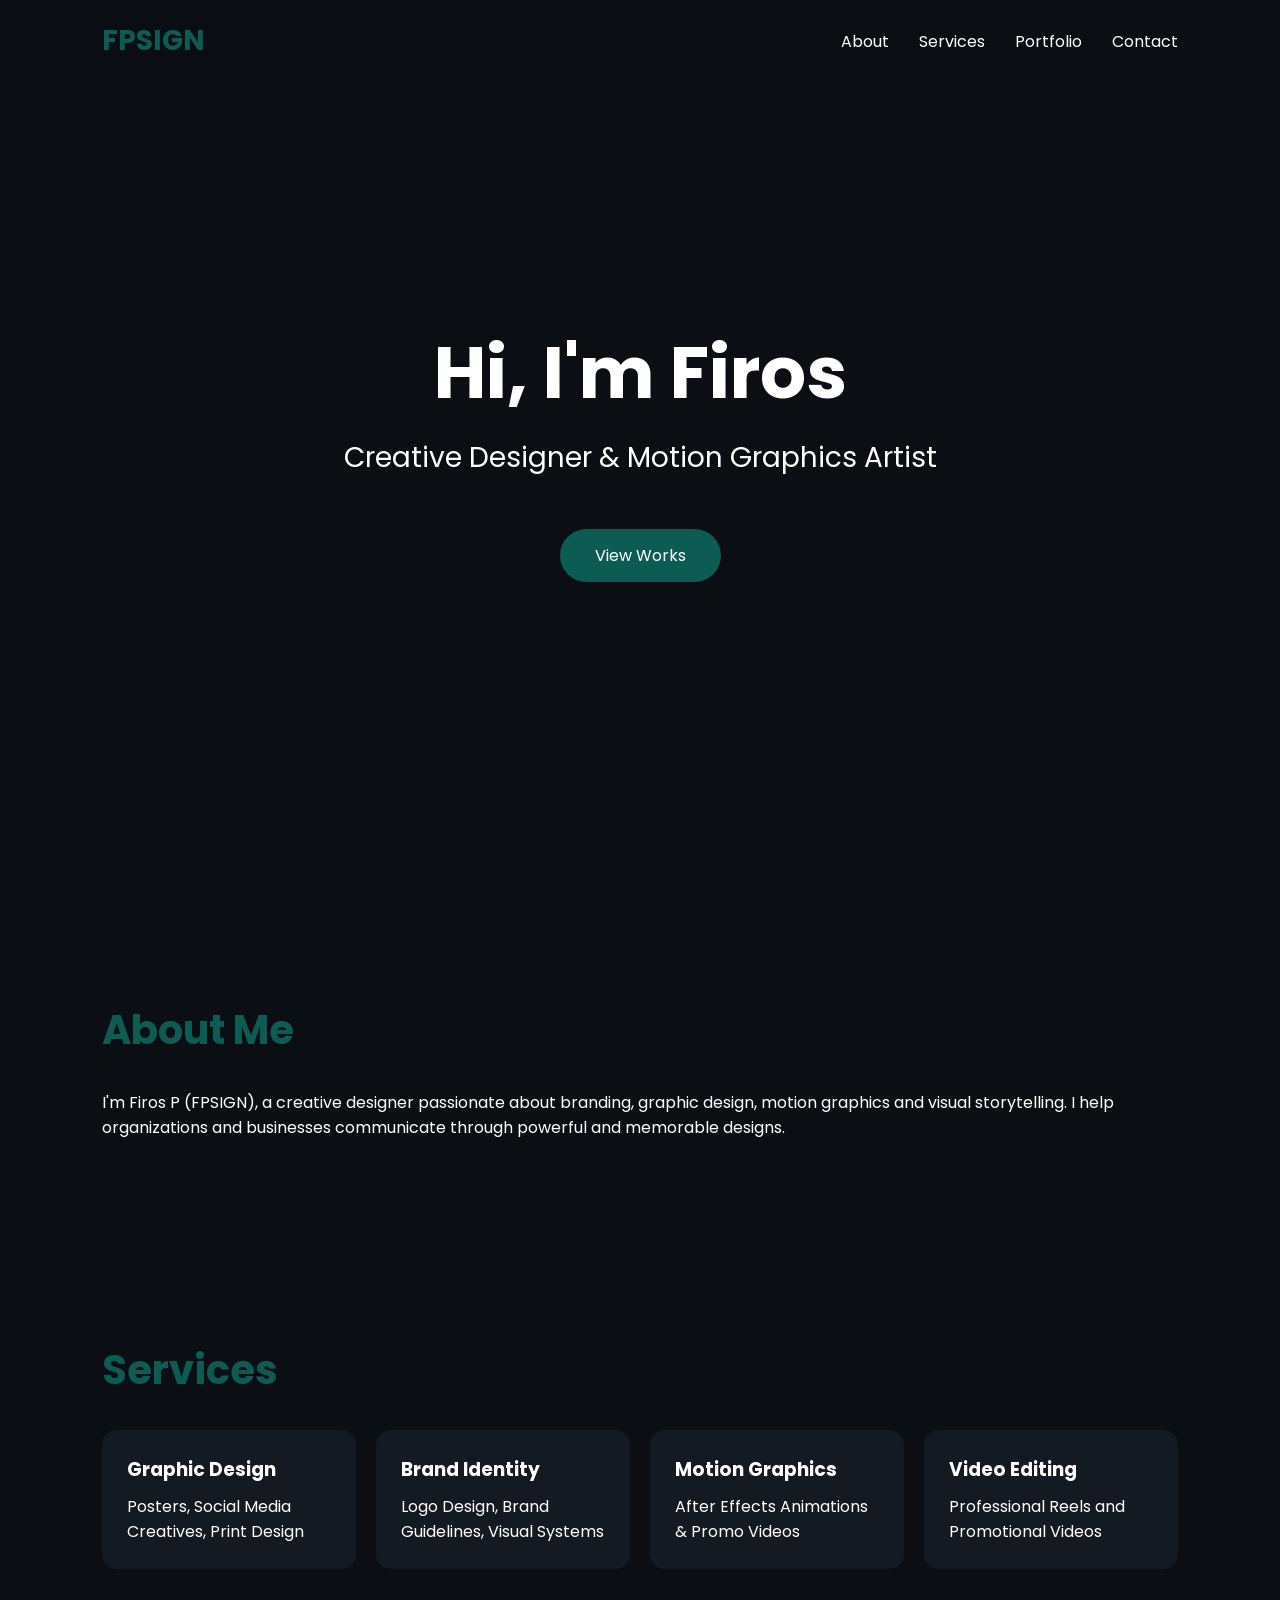
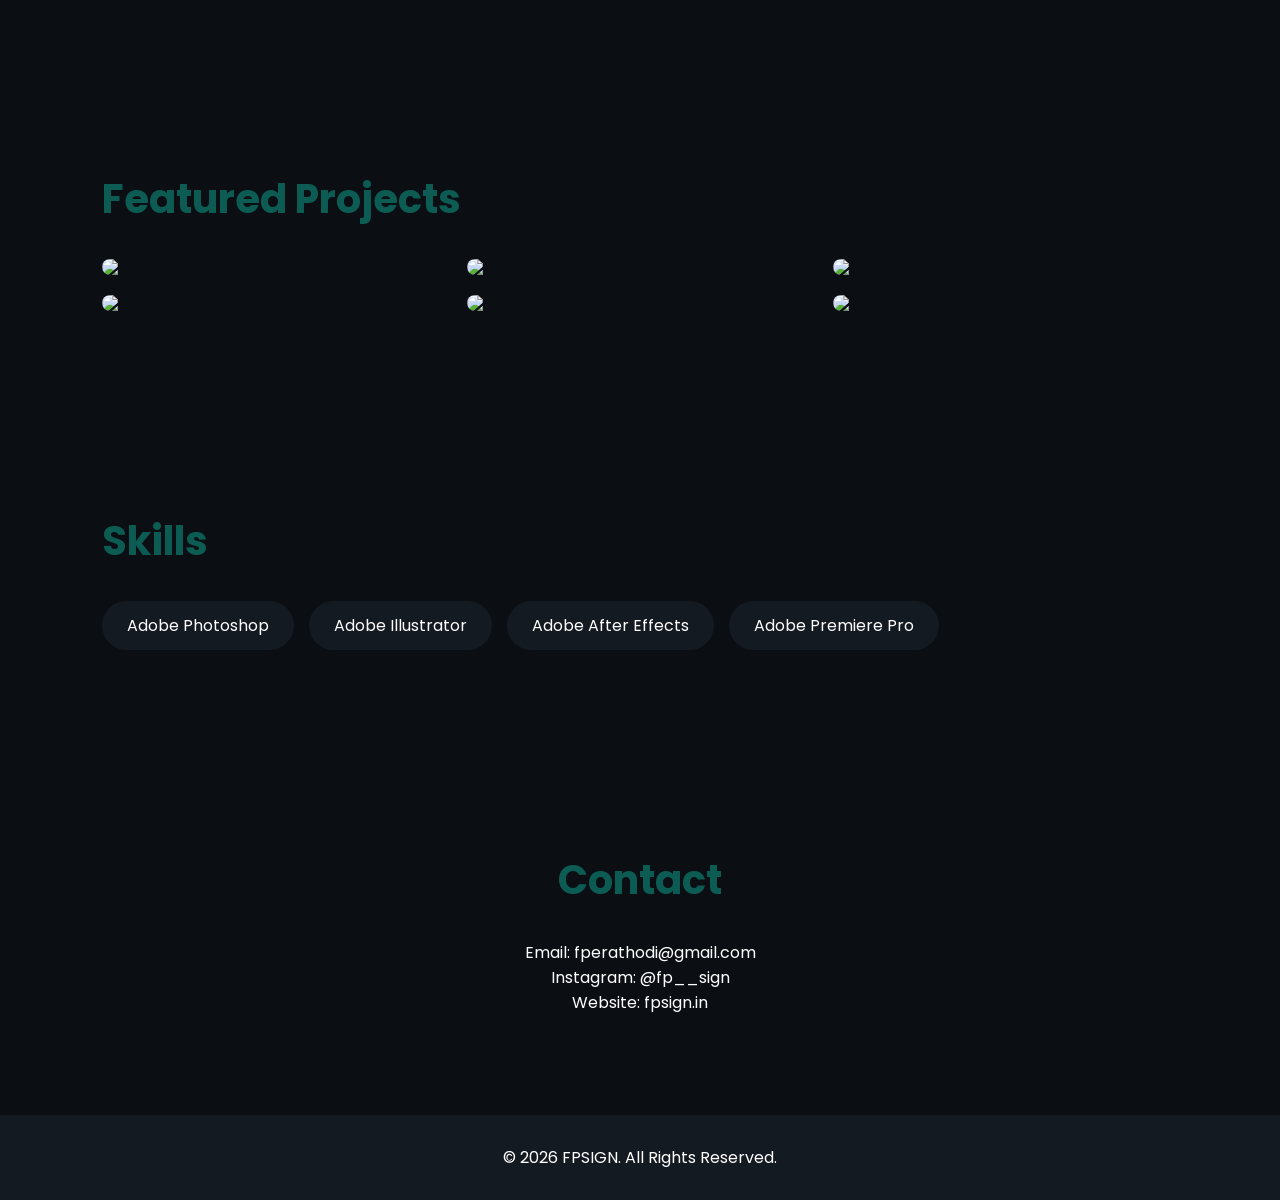
==== index.html @ 7b1fda2f "Update index.html" ====
<!DOCTYPE html>
<html lang="en">
<head>
<meta charset="UTF-8">
<meta name="viewport" content="width=device-width, initial-scale=1.0">
<title>FPSIGN | Creative Designer</title>

<link href="https://fonts.googleapis.com/css2?family=Poppins:wght@300;400;500;600;700&display=swap" rel="stylesheet">

<style>
*{
margin:0;
padding:0;
box-sizing:border-box;
font-family:'Poppins',sans-serif;
scroll-behavior:smooth;
}

body{
background:#0B0F14;
color:#fff;
}

nav{
position:fixed;
width:100%;
padding:20px 8%;
display:flex;
justify-content:space-between;
align-items:center;
background:rgba(11,15,20,.95);
backdrop-filter:blur(10px);
z-index:1000;
}

.logo{
font-size:28px;
font-weight:700;
color:#0c5c54;
}

nav ul{
display:flex;
list-style:none;
gap:30px;
}

nav a{
color:white;
text-decoration:none;
}

.hero{
min-height:100vh;
display:flex;
align-items:center;
justify-content:center;
text-align:center;
padding:120px 20px;
background:<img src="images/portfolio-intro.jpg">
}

.hero-content{
max-width:800px;
}

.hero h1{
font-size:72px;
margin-bottom:10px;
}

.hero h1 span{
color:#7ef0d0;
}

.hero h2{
font-size:28px;
font-weight:400;
margin-bottom:20px;
}

.hero p{
font-size:18px;
line-height:1.8;
color:#ddd;
}

.btn{
display:inline-block;
margin-top:30px;
padding:14px 35px;
background:#0c5c54;
color:#fff;
text-decoration:none;
border-radius:50px;
}

section{
padding:100px 8%;
}

.title{
font-size:40px;
margin-bottom:30px;
color:#0c5c54;
}

.services{
display:grid;
grid-template-columns:repeat(auto-fit,minmax(250px,1fr));
gap:20px;
}

.card{
background:#141a22;
padding:25px;
border-radius:15px;
}

.card h3{
margin-bottom:10px;
}

.portfolio{
display:grid;
grid-template-columns:repeat(auto-fit,minmax(300px,1fr));
gap:20px;
}

.portfolio img{
width:100%;
border-radius:15px;
}

.skills{
display:flex;
flex-wrap:wrap;
gap:15px;
}

.skill{
background:#141a22;
padding:12px 25px;
border-radius:50px;
}

.contact{
text-align:center;
}

footer{
background:#141a22;
padding:30px;
text-align:center;
}

@media(max-width:768px){

.hero h1{
font-size:48px;
}

.hero h2{
font-size:22px;
}

nav ul{
display:none;
}

}
</style>
</head>
<body>

<nav>
<div class="logo">FPSIGN</div>

<ul>
<li><a href="#about">About</a></li>
<li><a href="#services">Services</a></li>
<li><a href="#portfolio">Portfolio</a></li>
<li><a href="#contact">Contact</a></li>
</ul>
</nav>

<section class="hero">
   <div class="hero-content">
      <h1>Hi, I'm Firos</h1>
      <h2>Creative Designer & Motion Graphics Artist</h2>
      <a href="portfolio.html" class="btn">View Works</a>
   </div>
</section>

<section id="about">

<h2 class="title">About Me</h2>

<p>
I'm Firos P (FPSIGN), a creative designer passionate about branding,
graphic design, motion graphics and visual storytelling.
I help organizations and businesses communicate through
powerful and memorable designs.
</p>

</section>

<section id="services">

<h2 class="title">Services</h2>

<div class="services">

<div class="card">
<h3>Graphic Design</h3>
<p>Posters, Social Media Creatives, Print Design</p>
</div>

<div class="card">
<h3>Brand Identity</h3>
<p>Logo Design, Brand Guidelines, Visual Systems</p>
</div>

<div class="card">
<h3>Motion Graphics</h3>
<p>After Effects Animations & Promo Videos</p>
</div>

<div class="card">
<h3>Video Editing</h3>
<p>Professional Reels and Promotional Videos</p>
</div>

</div>

</section>

<section id="portfolio">

<h2 class="title">Featured Projects</h2>

<div class="portfolio">

<img src="images/ithqan.jpg">
<img src="images/calendar.jpg">
<img src="images/calligraphy.jpg">
<img src="images/scholarship.jpg">
<img src="images/logo-launch.jpg">
<img src="images/language-workshop.jpg">

</div>

</section>

<section>

<h2 class="title">Skills</h2>

<div class="skills">
<div class="skill">Adobe Photoshop</div>
<div class="skill">Adobe Illustrator</div>
<div class="skill">Adobe After Effects</div>
<div class="skill">Adobe Premiere Pro</div>
</div>

</section>

<section id="contact" class="contact">

<h2 class="title">Contact</h2>

<p>Email: fperathodi@gmail.com</p>
<p>Instagram: @fp__sign</p>
<p>Website: fpsign.in</p>

</section>

<footer>
© 2026 FPSIGN. All Rights Reserved.
</footer>

</body>
</html>
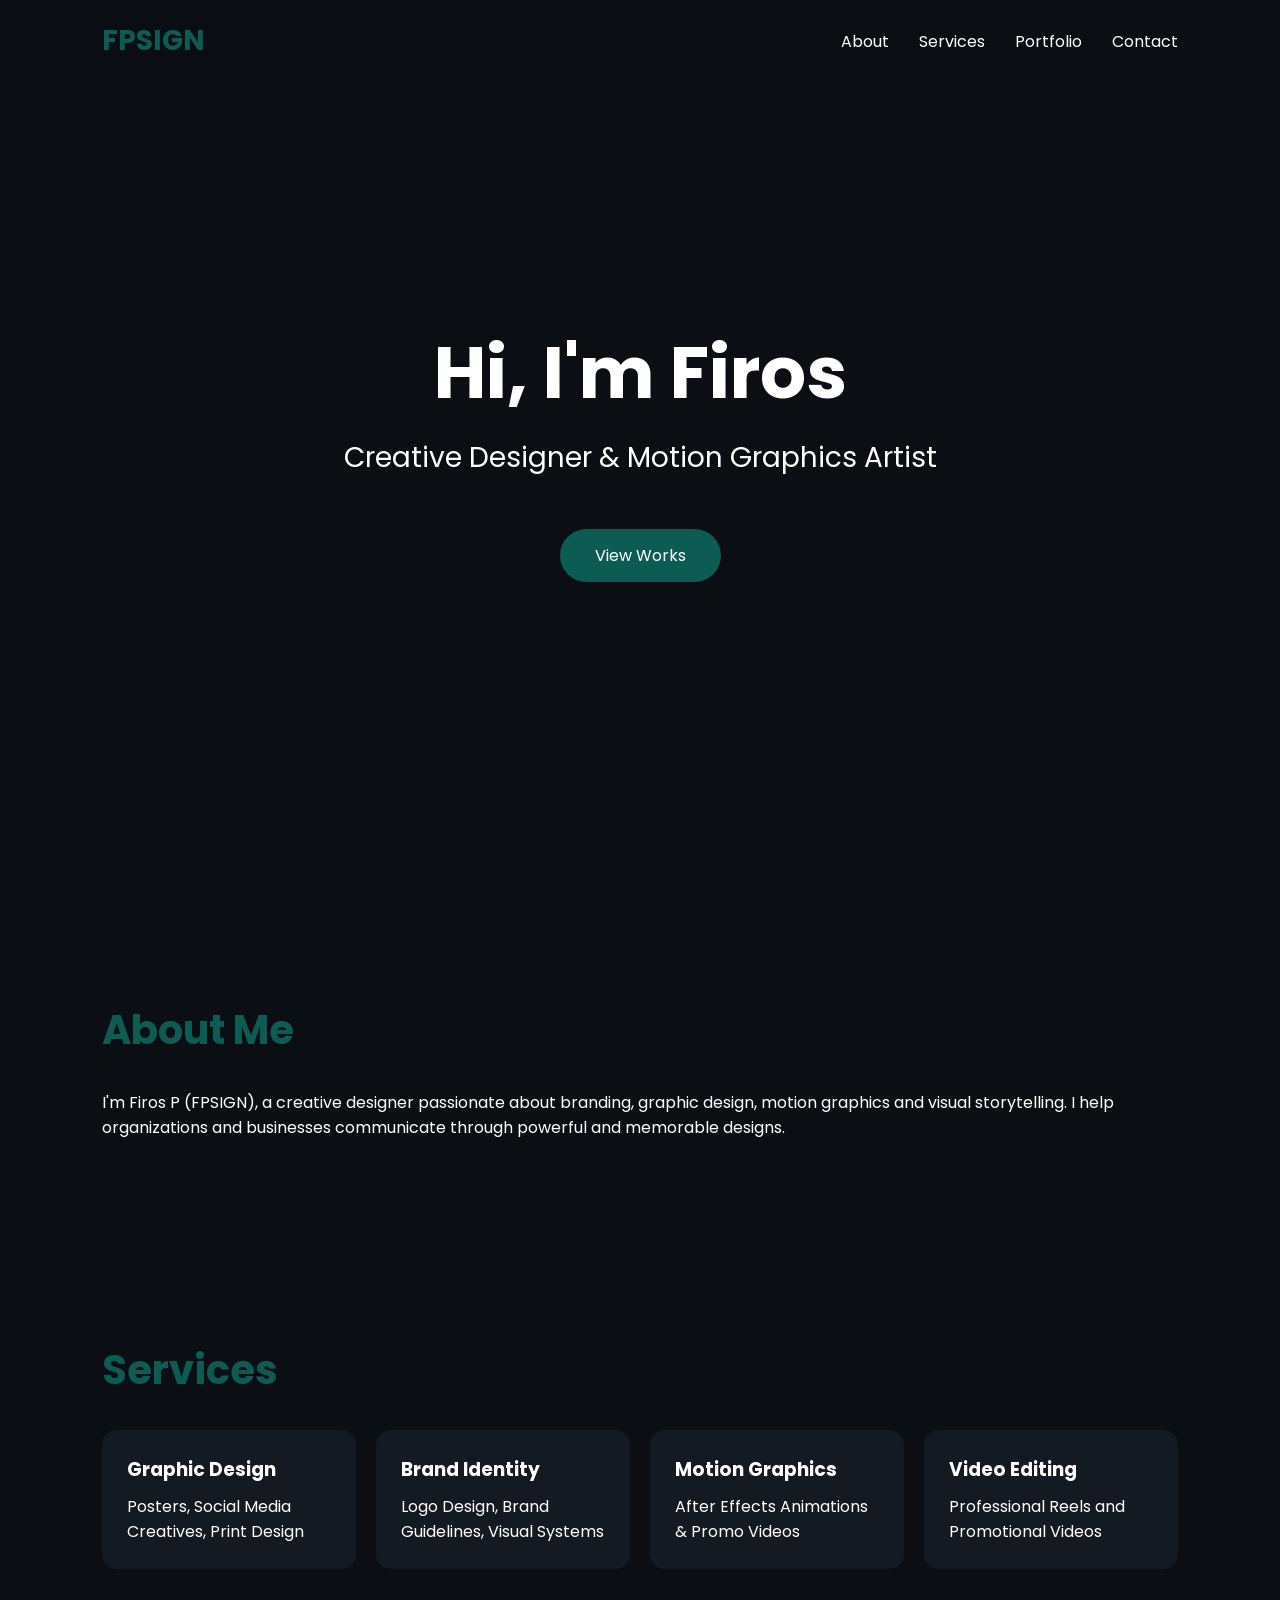
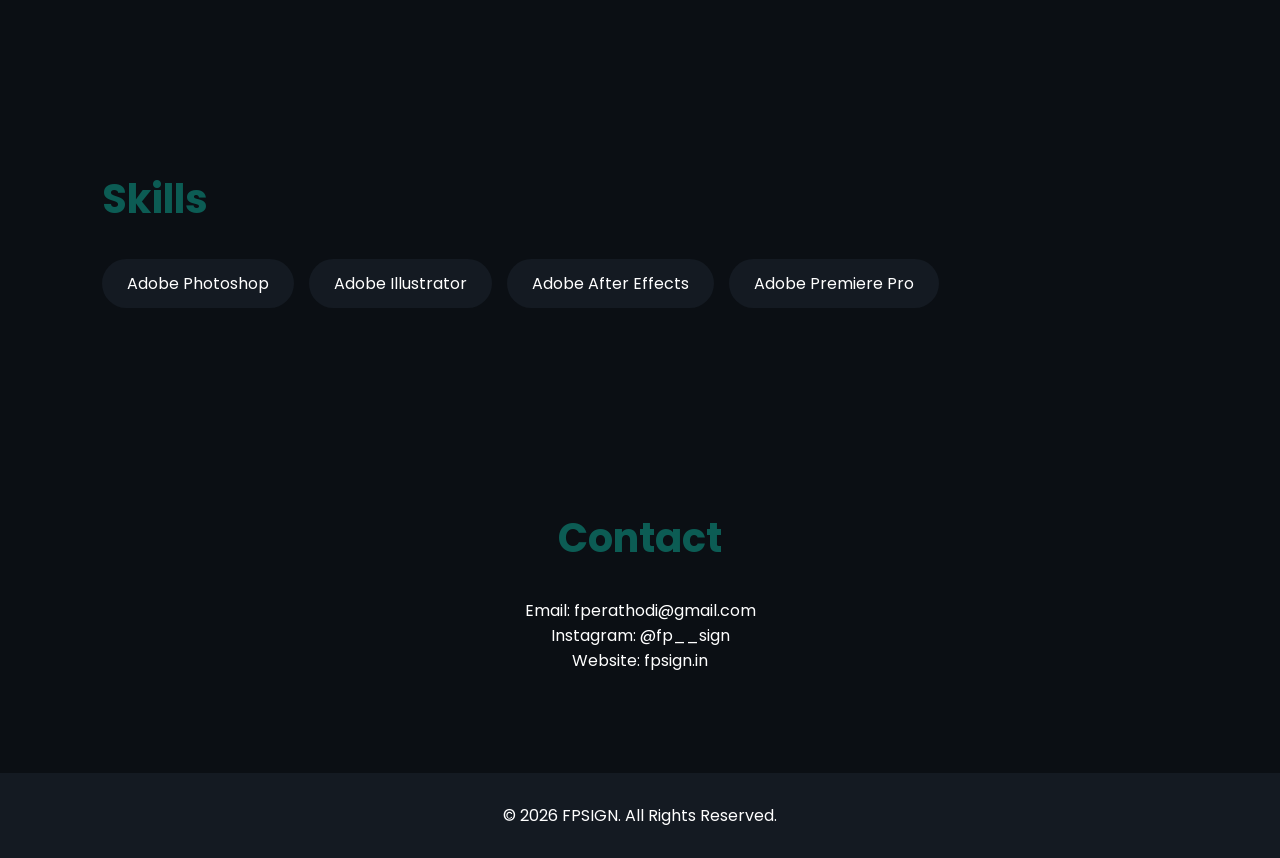
==== commit 569297b4: "Update index.html" ====
--- a/index.html
+++ b/index.html
@@ -212,41 +212,28 @@
 <div class="services">
 
 <div class="card">
-<h3>Graphic Design</h3>
-<p>Posters, Social Media Creatives, Print Design</p>
-</div>
-
-<div class="card">
-<h3>Brand Identity</h3>
-<p>Logo Design, Brand Guidelines, Visual Systems</p>
-</div>
-
-<div class="card">
-<h3>Motion Graphics</h3>
-<p>After Effects Animations & Promo Videos</p>
-</div>
-
-<div class="card">
-<h3>Video Editing</h3>
-<p>Professional Reels and Promotional Videos</p>
-</div>
-
-</div>
-
-</section>
-
-<section id="portfolio">
-
-<h2 class="title">Featured Projects</h2>
-
-<div class="portfolio">
-
-<img src="images/ithqan.jpg">
-<img src="images/calendar.jpg">
-<img src="images/calligraphy.jpg">
-<img src="images/scholarship.jpg">
-<img src="images/logo-launch.jpg">
-<img src="images/language-workshop.jpg">
+    <i class="fas fa-palette service-icon"></i>
+    <h3>Graphic Design</h3>
+    <p>Posters, Social Media Creatives, Print Design</p>
+</div>
+
+<div class="card">
+    <i class="fas fa-pen-ruler service-icon"></i>
+    <h3>Brand Identity</h3>
+    <p>Logo Design, Brand Guidelines, Visual Systems</p>
+</div>
+
+<div class="card">
+    <i class="fas fa-film service-icon"></i>
+    <h3>Motion Graphics</h3>
+    <p>After Effects Animations & Promo Videos</p>
+</div>
+
+<div class="card">
+    <i class="fas fa-video service-icon"></i>
+    <h3>Video Editing</h3>
+    <p>Professional Reels and Promotional Videos</p>
+</div>
 
 </div>
 
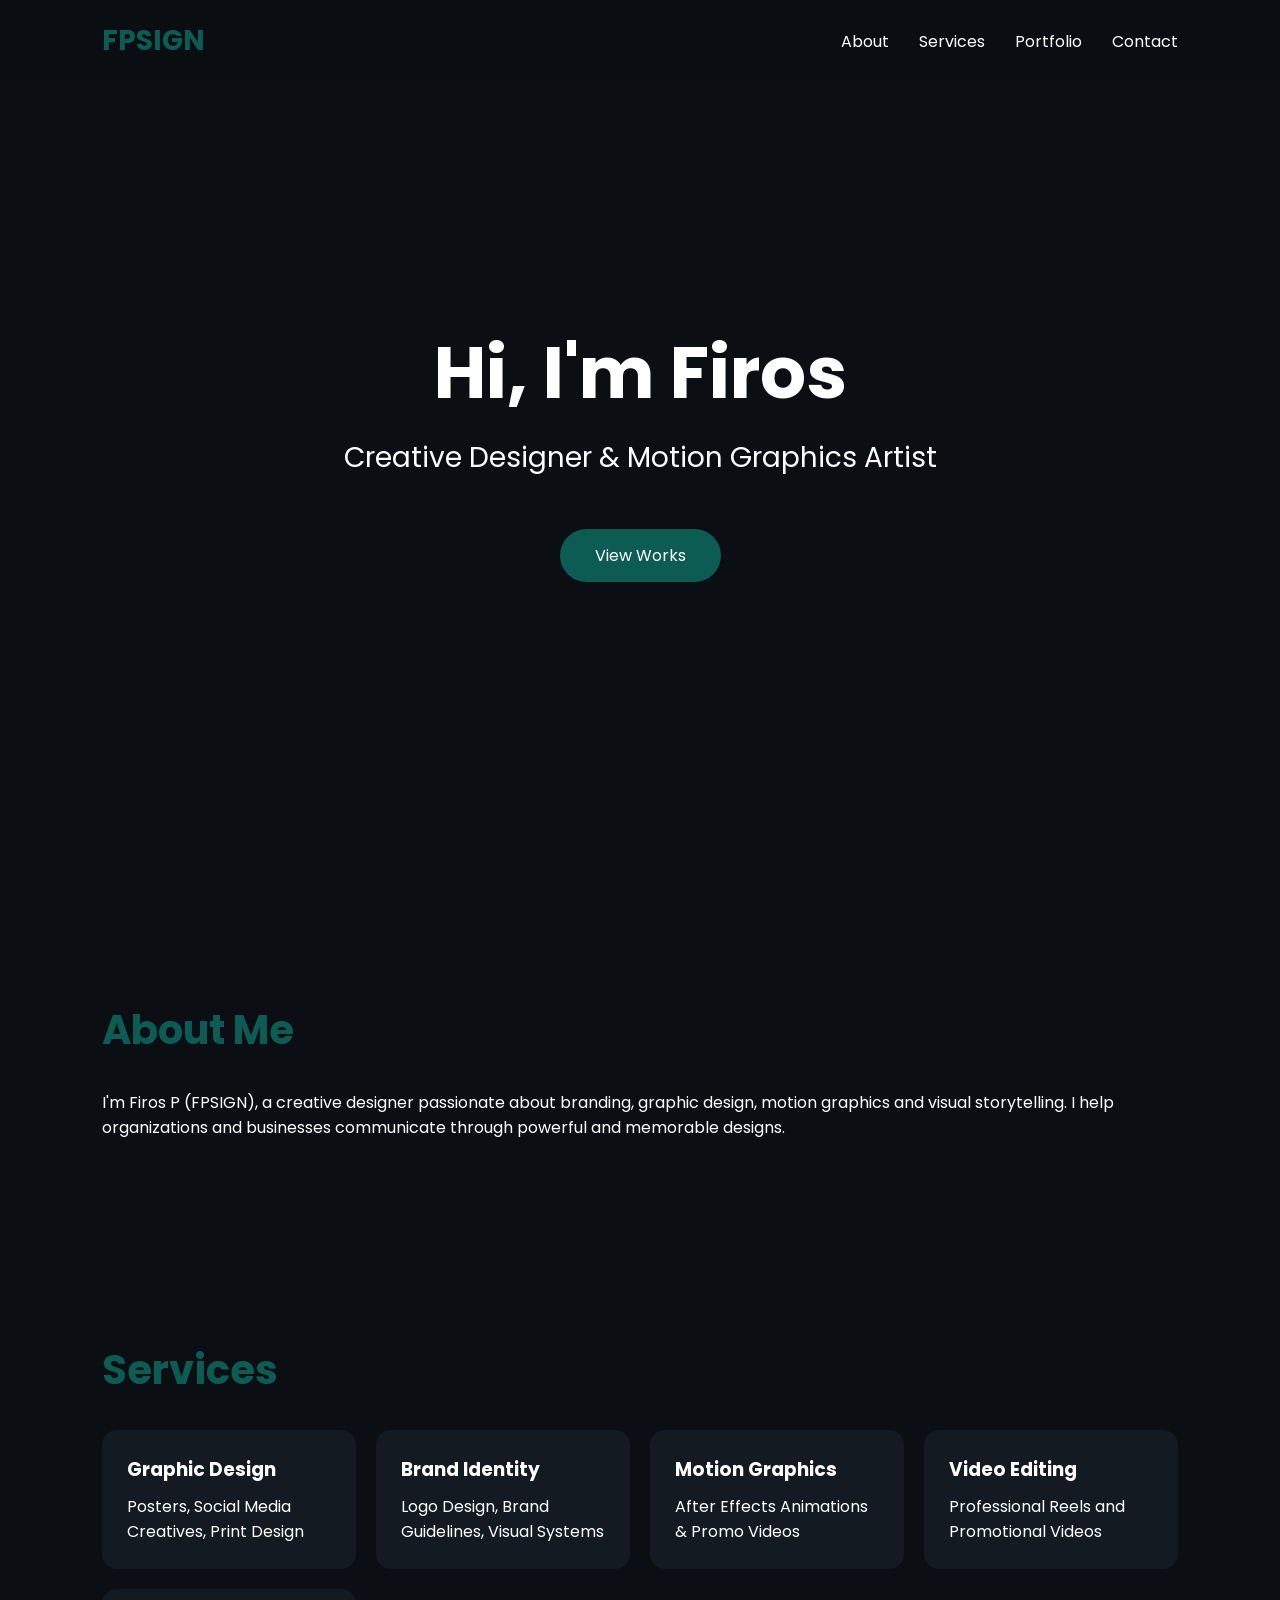
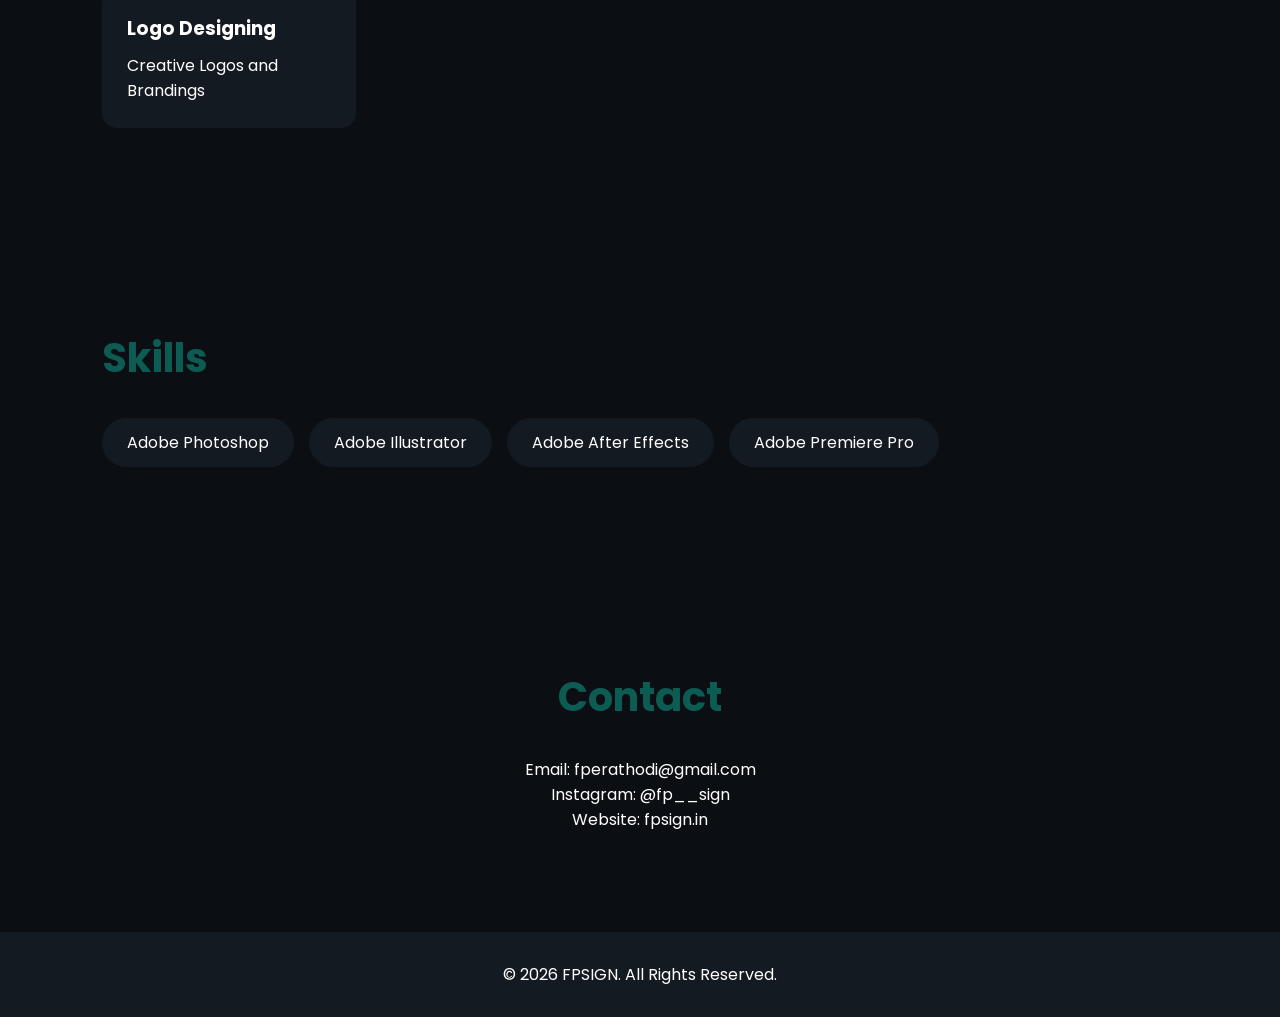
==== commit b73aaf29: "Update index.html" ====
--- a/index.html
+++ b/index.html
@@ -235,6 +235,10 @@
     <p>Professional Reels and Promotional Videos</p>
 </div>
 
+<div class="card">
+    <i class="fas fa-video service-icon"></i>
+    <h3>Logo Designing</h3>
+    <p>Creative Logos and Brandings</p>   
 </div>
 
 </section>
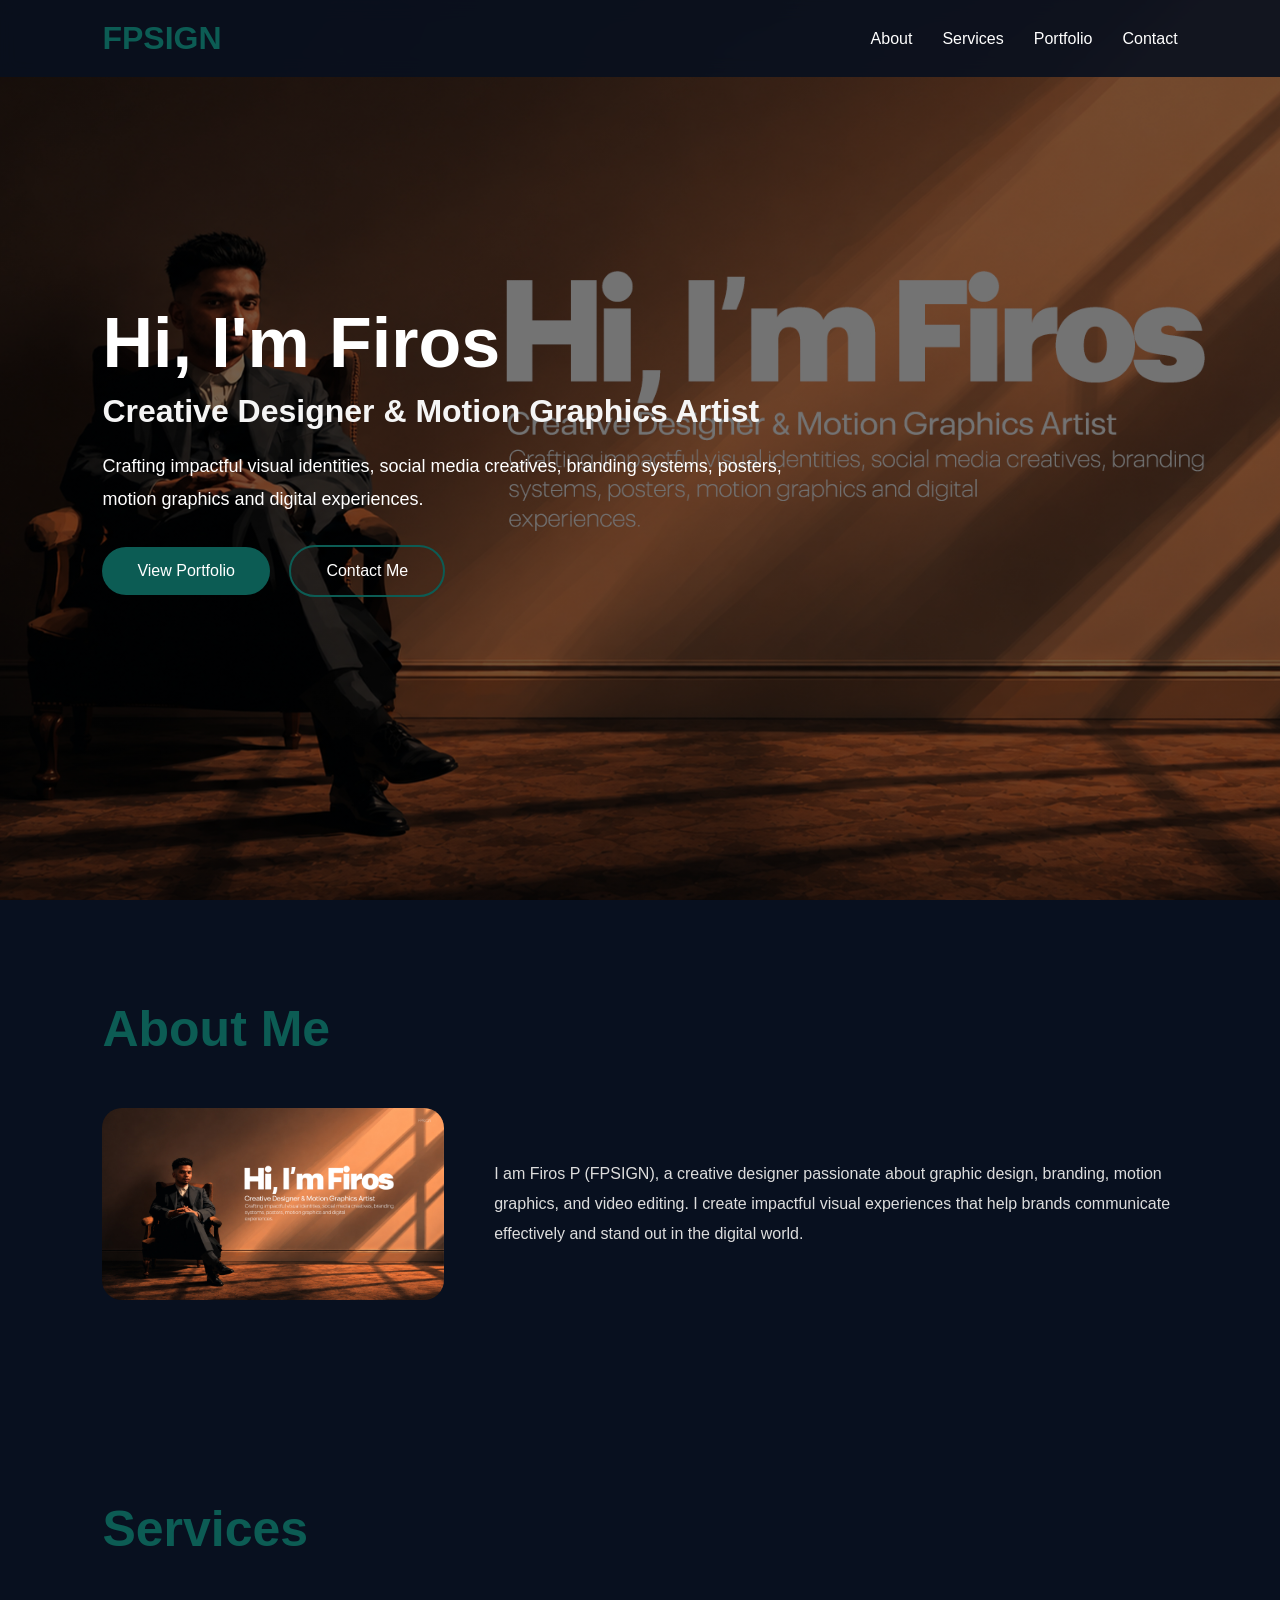
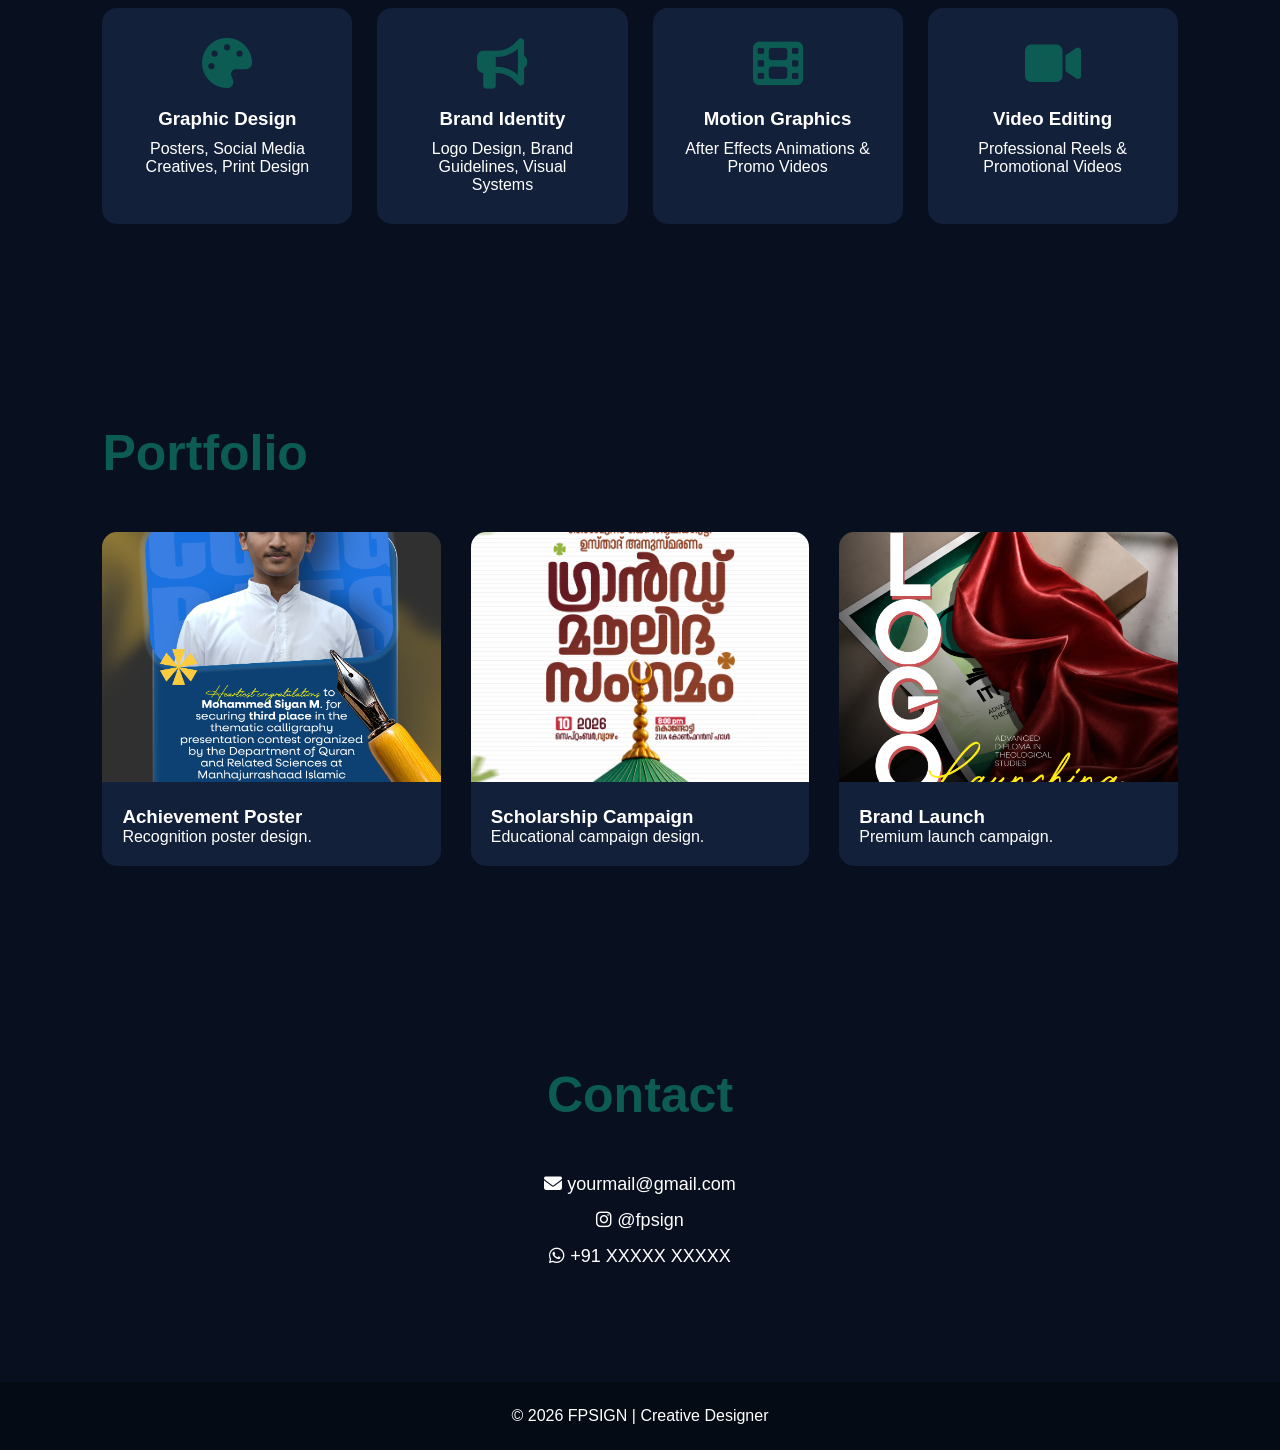
==== commit 822cd45b: "Update index.html" ====
--- a/index.html
+++ b/index.html
@@ -3,255 +3,390 @@
 <head>
 <meta charset="UTF-8">
 <meta name="viewport" content="width=device-width, initial-scale=1.0">
-<title>FPSIGN | Creative Designer</title>
-
-<link href="https://fonts.googleapis.com/css2?family=Poppins:wght@300;400;500;600;700&display=swap" rel="stylesheet">
+<title>FPSIGN | Portfolio</title>
+
+<link rel="stylesheet" href="https://cdnjs.cloudflare.com/ajax/libs/font-awesome/6.5.2/css/all.min.css">
 
 <style>
+
 *{
-margin:0;
-padding:0;
-box-sizing:border-box;
-font-family:'Poppins',sans-serif;
-scroll-behavior:smooth;
+    margin:0;
+    padding:0;
+    box-sizing:border-box;
+    font-family:'Poppins',sans-serif;
+}
+
+html{
+    scroll-behavior:smooth;
 }
 
 body{
-background:#0B0F14;
-color:#fff;
-}
+    background:#08101f;
+    color:white;
+}
+
+/* Navbar */
 
 nav{
-position:fixed;
-width:100%;
-padding:20px 8%;
-display:flex;
-justify-content:space-between;
-align-items:center;
-background:rgba(11,15,20,.95);
-backdrop-filter:blur(10px);
-z-index:1000;
+    position:fixed;
+    width:100%;
+    top:0;
+    left:0;
+    background:rgba(8,16,31,.9);
+    backdrop-filter:blur(10px);
+    padding:20px 8%;
+    display:flex;
+    justify-content:space-between;
+    align-items:center;
+    z-index:999;
 }
 
 .logo{
-font-size:28px;
-font-weight:700;
-color:#0c5c54;
+    font-size:32px;
+    font-weight:700;
+    color:#0c5c54;
 }
 
 nav ul{
-display:flex;
-list-style:none;
-gap:30px;
+    display:flex;
+    gap:30px;
+    list-style:none;
 }
 
 nav a{
-color:white;
-text-decoration:none;
-}
+    color:white;
+    text-decoration:none;
+    transition:.3s;
+}
+
+nav a:hover{
+    color:#0c5c54;
+}
+
+/* Hero Section */
 
 .hero{
-min-height:100vh;
-display:flex;
-align-items:center;
-justify-content:center;
-text-align:center;
-padding:120px 20px;
-background:<img src="images/portfolio-intro.jpg">
+    height:100vh;
+
+    background:
+    linear-gradient(rgba(0,0,0,.55),rgba(0,0,0,.55)),
+    url("images/portfolio intro.jpg");
+
+    background-size:cover;
+    background-position:center;
+    background-repeat:no-repeat;
+
+    display:flex;
+    align-items:center;
+    padding-left:8%;
 }
 
 .hero-content{
-max-width:800px;
+    max-width:700px;
 }
 
 .hero h1{
-font-size:72px;
-margin-bottom:10px;
-}
-
-.hero h1 span{
-color:#7ef0d0;
+    font-size:70px;
+    margin-bottom:10px;
 }
 
 .hero h2{
-font-size:28px;
-font-weight:400;
-margin-bottom:20px;
+    font-size:32px;
+    margin-bottom:20px;
+    color:#f5f5f5;
 }
 
 .hero p{
-font-size:18px;
-line-height:1.8;
-color:#ddd;
+    font-size:18px;
+    line-height:1.8;
+    margin-bottom:30px;
 }
 
 .btn{
-display:inline-block;
-margin-top:30px;
-padding:14px 35px;
-background:#0c5c54;
-color:#fff;
-text-decoration:none;
-border-radius:50px;
-}
+    display:inline-block;
+    padding:15px 35px;
+    background:#0c5c54;
+    color:white;
+    text-decoration:none;
+    border-radius:40px;
+    margin-right:15px;
+    transition:.3s;
+}
+
+.btn:hover{
+    background:#128174;
+}
+
+.btn-outline{
+    border:2px solid #0c5c54;
+    color:white;
+    background:transparent;
+}
+
+.btn-outline:hover{
+    background:#0c5c54;
+}
+
+/* Sections */
 
 section{
-padding:100px 8%;
+    padding:100px 8%;
 }
 
 .title{
-font-size:40px;
-margin-bottom:30px;
-color:#0c5c54;
-}
-
-.services{
-display:grid;
-grid-template-columns:repeat(auto-fit,minmax(250px,1fr));
-gap:20px;
+    font-size:50px;
+    margin-bottom:50px;
+    color:#0c5c54;
+}
+
+/* About */
+
+.about{
+    display:grid;
+    grid-template-columns:1fr 2fr;
+    gap:50px;
+    align-items:center;
+}
+
+.about img{
+    width:100%;
+    border-radius:20px;
+}
+
+.about p{
+    line-height:1.9;
+    color:#ddd;
+}
+
+/* Services */
+
+.services-grid{
+    display:grid;
+    grid-template-columns:repeat(auto-fit,minmax(250px,1fr));
+    gap:25px;
 }
 
 .card{
-background:#141a22;
-padding:25px;
-border-radius:15px;
+    background:#13203a;
+    padding:30px;
+    border-radius:15px;
+    text-align:center;
+    transition:.3s;
+}
+
+.card:hover{
+    transform:translateY(-8px);
+}
+
+.service-icon{
+    font-size:50px;
+    color:#0c5c54;
+    margin-bottom:20px;
 }
 
 .card h3{
-margin-bottom:10px;
-}
-
-.portfolio{
-display:grid;
-grid-template-columns:repeat(auto-fit,minmax(300px,1fr));
-gap:20px;
-}
-
-.portfolio img{
-width:100%;
-border-radius:15px;
-}
-
-.skills{
-display:flex;
-flex-wrap:wrap;
-gap:15px;
-}
-
-.skill{
-background:#141a22;
-padding:12px 25px;
-border-radius:50px;
-}
+    margin-bottom:10px;
+}
+
+/* Portfolio */
+
+.portfolio-grid{
+    display:grid;
+    grid-template-columns:repeat(auto-fit,minmax(300px,1fr));
+    gap:30px;
+}
+
+.project{
+    background:#13203a;
+    border-radius:15px;
+    overflow:hidden;
+}
+
+.project img{
+    width:100%;
+    height:250px;
+    object-fit:cover;
+}
+
+.project-content{
+    padding:20px;
+}
+
+/* Contact */
 
 .contact{
-text-align:center;
-}
+    text-align:center;
+}
+
+.contact p{
+    margin:15px 0;
+    font-size:18px;
+}
+
+/* Footer */
 
 footer{
-background:#141a22;
-padding:30px;
-text-align:center;
-}
+    text-align:center;
+    padding:25px;
+    background:#050b15;
+}
+
+/* Mobile */
 
 @media(max-width:768px){
 
+.hero{
+    text-align:center;
+    justify-content:center;
+    padding:20px;
+}
+
 .hero h1{
-font-size:48px;
+    font-size:45px;
 }
 
 .hero h2{
-font-size:22px;
+    font-size:22px;
+}
+
+.about{
+    grid-template-columns:1fr;
 }
 
 nav ul{
-display:none;
-}
-
-}
+    display:none;
+}
+
+}
+
 </style>
 </head>
+
 <body>
 
 <nav>
-<div class="logo">FPSIGN</div>
-
-<ul>
-<li><a href="#about">About</a></li>
-<li><a href="#services">Services</a></li>
-<li><a href="#portfolio">Portfolio</a></li>
-<li><a href="#contact">Contact</a></li>
-</ul>
+    <div class="logo">FPSIGN</div>
+
+    <ul>
+        <li><a href="#about">About</a></li>
+        <li><a href="#services">Services</a></li>
+        <li><a href="#portfolio">Portfolio</a></li>
+        <li><a href="#contact">Contact</a></li>
+    </ul>
 </nav>
 
 <section class="hero">
-   <div class="hero-content">
-      <h1>Hi, I'm Firos</h1>
-      <h2>Creative Designer & Motion Graphics Artist</h2>
-      <a href="portfolio.html" class="btn">View Works</a>
-   </div>
+
+<div class="hero-content">
+
+<h1>Hi, I'm Firos</h1>
+
+<h2>Creative Designer & Motion Graphics Artist</h2>
+
+<p>
+Crafting impactful visual identities,
+social media creatives,
+branding systems,
+posters,
+motion graphics and digital experiences.
+</p>
+
+<a href="portfolio.html" class="btn">
+View Portfolio
+</a>
+
+<a href="#contact" class="btn btn-outline">
+Contact Me
+</a>
+
+</div>
+
 </section>
 
 <section id="about">
 
 <h2 class="title">About Me</h2>
 
+<div class="about">
+
+<img src="images/portfolio intro.jpg">
+
+<div>
+
 <p>
-I'm Firos P (FPSIGN), a creative designer passionate about branding,
-graphic design, motion graphics and visual storytelling.
-I help organizations and businesses communicate through
-powerful and memorable designs.
+I am Firos P (FPSIGN), a creative designer passionate about graphic design, branding, motion graphics, and video editing. I create impactful visual experiences that help brands communicate effectively and stand out in the digital world.
 </p>
 
+</div>
+
+</div>
+
 </section>
 
 <section id="services">
 
 <h2 class="title">Services</h2>
 
-<div class="services">
+<div class="services-grid">
 
 <div class="card">
-    <i class="fas fa-palette service-icon"></i>
-    <h3>Graphic Design</h3>
-    <p>Posters, Social Media Creatives, Print Design</p>
+<i class="fas fa-palette service-icon"></i>
+<h3>Graphic Design</h3>
+<p>Posters, Social Media Creatives, Print Design</p>
 </div>
 
 <div class="card">
-    <i class="fas fa-pen-ruler service-icon"></i>
-    <h3>Brand Identity</h3>
-    <p>Logo Design, Brand Guidelines, Visual Systems</p>
+<i class="fas fa-bullhorn service-icon"></i>
+<h3>Brand Identity</h3>
+<p>Logo Design, Brand Guidelines, Visual Systems</p>
 </div>
 
 <div class="card">
-    <i class="fas fa-film service-icon"></i>
-    <h3>Motion Graphics</h3>
-    <p>After Effects Animations & Promo Videos</p>
+<i class="fas fa-film service-icon"></i>
+<h3>Motion Graphics</h3>
+<p>After Effects Animations & Promo Videos</p>
 </div>
 
 <div class="card">
-    <i class="fas fa-video service-icon"></i>
-    <h3>Video Editing</h3>
-    <p>Professional Reels and Promotional Videos</p>
-</div>
-
-<div class="card">
-    <i class="fas fa-video service-icon"></i>
-    <h3>Logo Designing</h3>
-    <p>Creative Logos and Brandings</p>   
+<i class="fas fa-video service-icon"></i>
+<h3>Video Editing</h3>
+<p>Professional Reels & Promotional Videos</p>
+</div>
+
 </div>
 
 </section>
 
-<section>
-
-<h2 class="title">Skills</h2>
-
-<div class="skills">
-<div class="skill">Adobe Photoshop</div>
-<div class="skill">Adobe Illustrator</div>
-<div class="skill">Adobe After Effects</div>
-<div class="skill">Adobe Premiere Pro</div>
+<section id="portfolio">
+
+<h2 class="title">Portfolio</h2>
+
+<div class="portfolio-grid">
+
+<div class="project">
+<img src="images/siyam congts.jpg">
+<div class="project-content">
+<h3>Achievement Poster</h3>
+<p>Recognition poster design.</p>
+</div>
+</div>
+
+<div class="project">
+<img src="images/zulfa moulid.jpg">
+<div class="project-content">
+<h3>Scholarship Campaign</h3>
+<p>Educational campaign design.</p>
+</div>
+</div>
+
+<div class="project">
+<img src="images/ithqan logo launching.jpg">
+<div class="project-content">
+<h3>Brand Launch</h3>
+<p>Premium launch campaign.</p>
+</div>
+</div>
+
 </div>
 
 </section>
@@ -260,14 +395,16 @@
 
 <h2 class="title">Contact</h2>
 
-<p>Email: fperathodi@gmail.com</p>
-<p>Instagram: @fp__sign</p>
-<p>Website: fpsign.in</p>
+<p><i class="fas fa-envelope"></i> yourmail@gmail.com</p>
+
+<p><i class="fab fa-instagram"></i> @fpsign</p>
+
+<p><i class="fab fa-whatsapp"></i> +91 XXXXX XXXXX</p>
 
 </section>
 
 <footer>
-© 2026 FPSIGN. All Rights Reserved.
+© 2026 FPSIGN | Creative Designer
 </footer>
 
 </body>
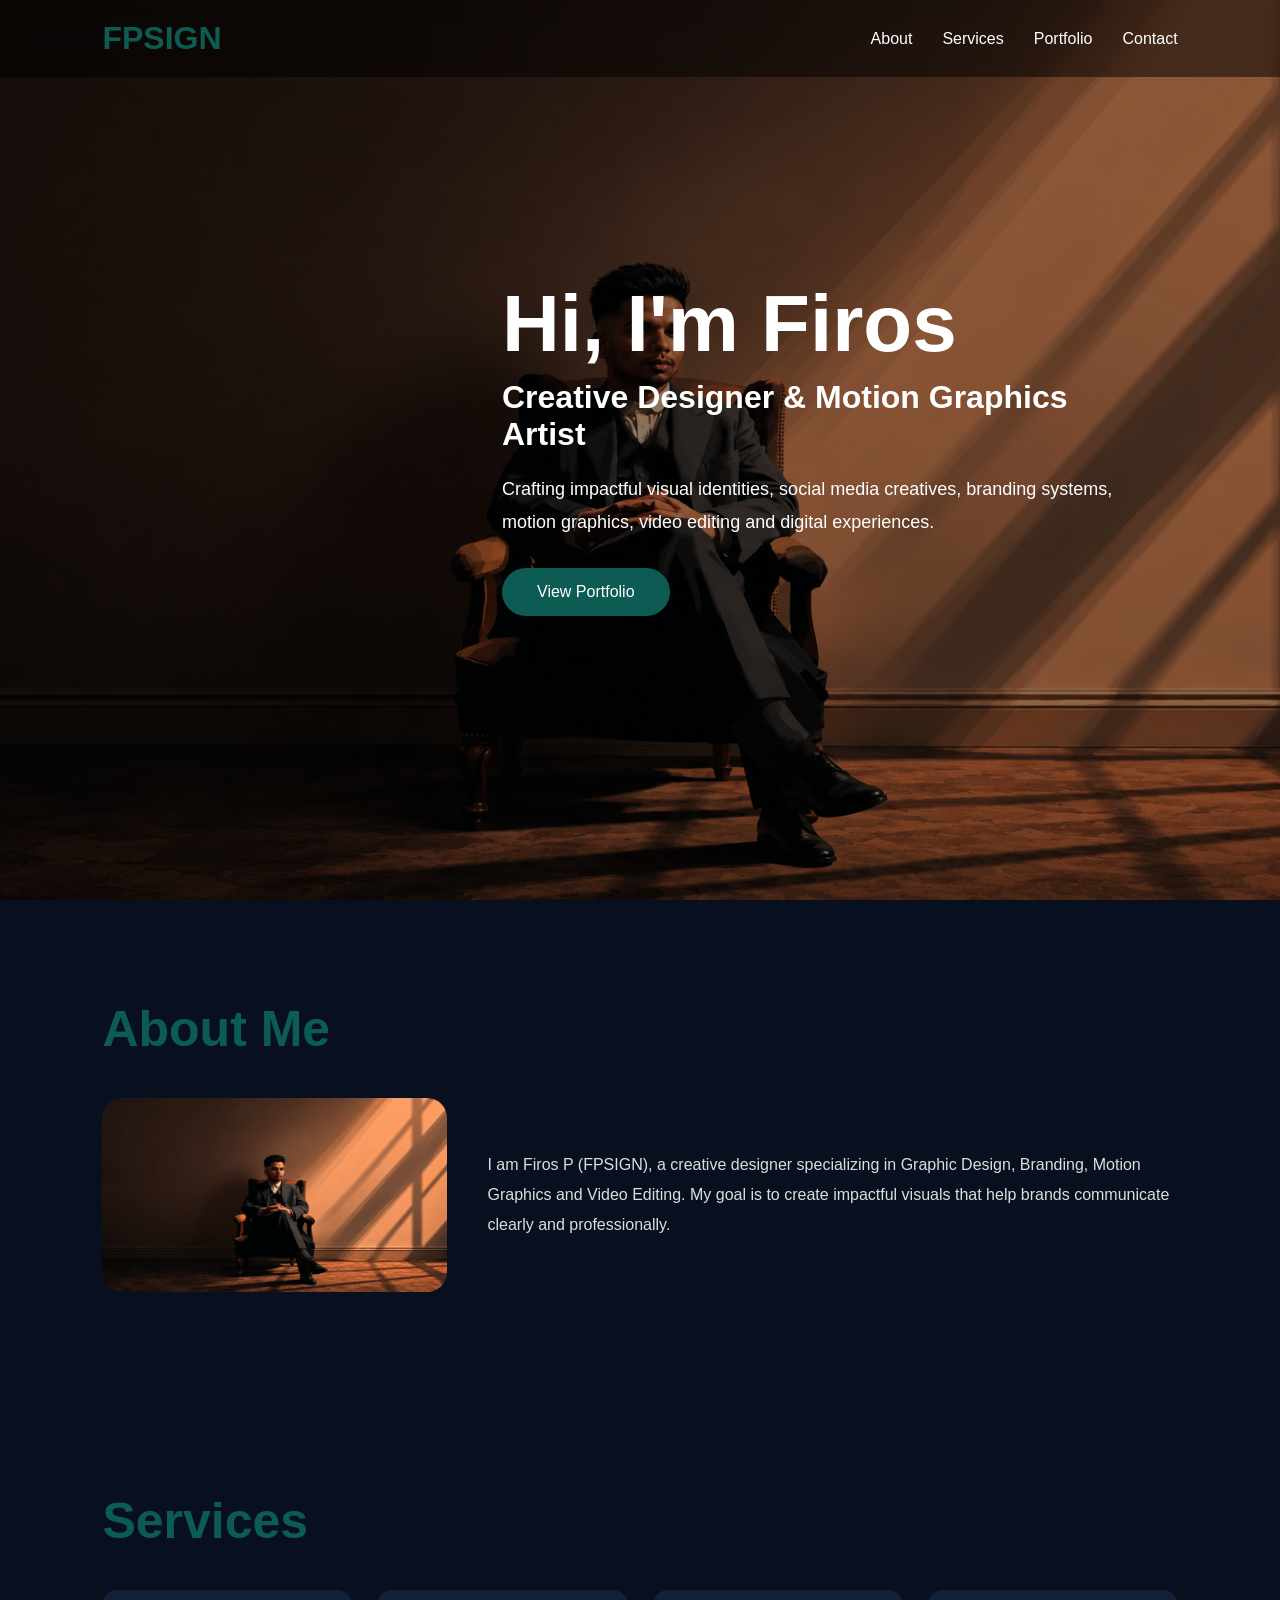
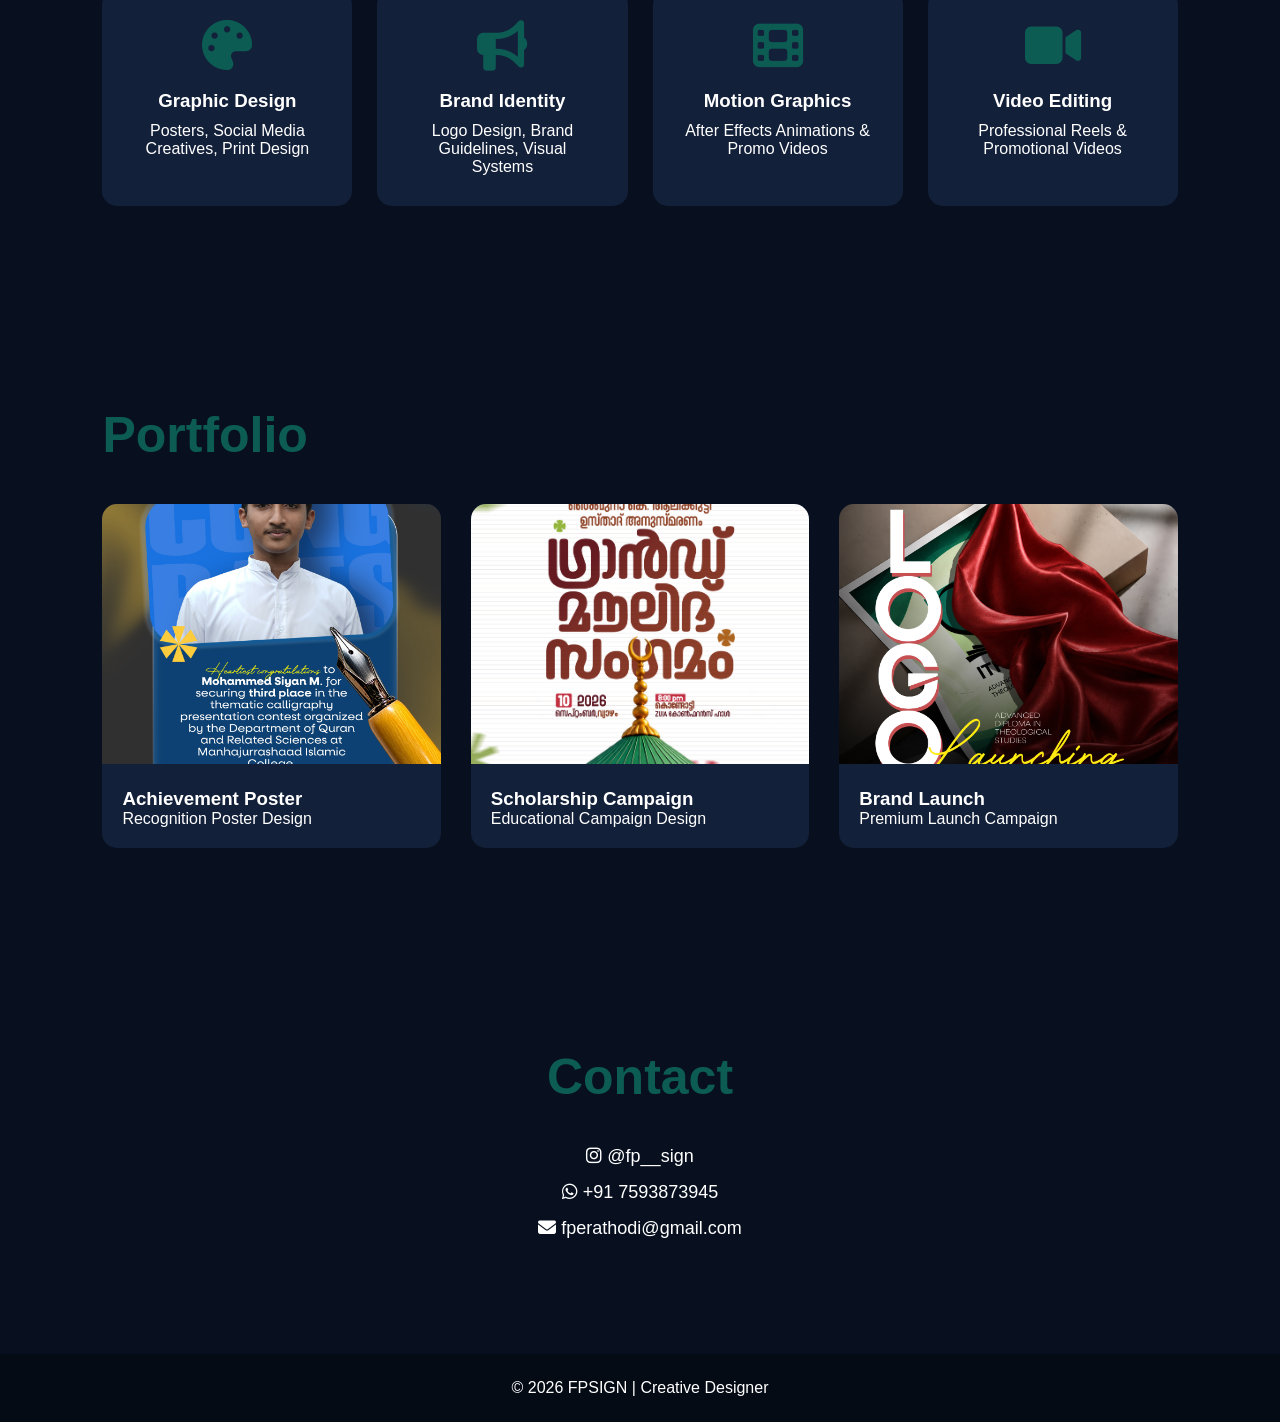
==== commit 8134a031: "Update index.html" ====
--- a/index.html
+++ b/index.html
@@ -3,7 +3,7 @@
 <head>
 <meta charset="UTF-8">
 <meta name="viewport" content="width=device-width, initial-scale=1.0">
-<title>FPSIGN | Portfolio</title>
+<title>FPSIGN | Creative Designer</title>
 
 <link rel="stylesheet" href="https://cdnjs.cloudflare.com/ajax/libs/font-awesome/6.5.2/css/all.min.css">
 
@@ -22,23 +22,22 @@
 
 body{
     background:#08101f;
-    color:white;
+    color:#fff;
 }
 
 /* Navbar */
 
 nav{
     position:fixed;
+    top:0;
     width:100%;
-    top:0;
-    left:0;
-    background:rgba(8,16,31,.9);
+    padding:20px 8%;
+    background:rgba(0,0,0,.5);
     backdrop-filter:blur(10px);
-    padding:20px 8%;
     display:flex;
     justify-content:space-between;
     align-items:center;
-    z-index:999;
+    z-index:1000;
 }
 
 .logo{
@@ -49,51 +48,49 @@
 
 nav ul{
     display:flex;
+    list-style:none;
     gap:30px;
-    list-style:none;
-}
-
-nav a{
-    color:white;
+}
+
+nav ul li a{
     text-decoration:none;
-    transition:.3s;
-}
-
-nav a:hover{
-    color:#0c5c54;
-}
-
-/* Hero Section */
+    color:#fff;
+    font-weight:500;
+}
+
+/* HERO */
 
 .hero{
     height:100vh;
 
     background:
-    linear-gradient(rgba(0,0,0,.55),rgba(0,0,0,.55)),
-    url("images/portfolio intro.jpg");
+    linear-gradient(rgba(0,0,0,.45),rgba(0,0,0,.45)),
+    url("images/portfolio-intro.png");
 
     background-size:cover;
     background-position:center;
     background-repeat:no-repeat;
 
     display:flex;
+    justify-content:flex-end;
     align-items:center;
-    padding-left:8%;
+
+    padding-right:10%;
 }
 
 .hero-content{
-    max-width:700px;
+    max-width:650px;
 }
 
 .hero h1{
-    font-size:70px;
-    margin-bottom:10px;
+    font-size:80px;
+    line-height:1;
+    margin-bottom:15px;
 }
 
 .hero h2{
     font-size:32px;
     margin-bottom:20px;
-    color:#f5f5f5;
 }
 
 .hero p{
@@ -104,30 +101,19 @@
 
 .btn{
     display:inline-block;
-    padding:15px 35px;
     background:#0c5c54;
     color:white;
     text-decoration:none;
-    border-radius:40px;
-    margin-right:15px;
+    padding:15px 35px;
+    border-radius:50px;
     transition:.3s;
 }
 
 .btn:hover{
-    background:#128174;
-}
-
-.btn-outline{
-    border:2px solid #0c5c54;
-    color:white;
-    background:transparent;
-}
-
-.btn-outline:hover{
-    background:#0c5c54;
-}
-
-/* Sections */
+    background:#149485;
+}
+
+/* SECTION */
 
 section{
     padding:100px 8%;
@@ -135,30 +121,30 @@
 
 .title{
     font-size:50px;
-    margin-bottom:50px;
     color:#0c5c54;
-}
-
-/* About */
-
-.about{
+    margin-bottom:40px;
+}
+
+/* ABOUT */
+
+.about-box{
     display:grid;
     grid-template-columns:1fr 2fr;
-    gap:50px;
+    gap:40px;
     align-items:center;
 }
 
-.about img{
+.about-box img{
     width:100%;
     border-radius:20px;
 }
 
-.about p{
+.about-box p{
     line-height:1.9;
     color:#ddd;
 }
 
-/* Services */
+/* SERVICES */
 
 .services-grid{
     display:grid;
@@ -188,11 +174,11 @@
     margin-bottom:10px;
 }
 
-/* Portfolio */
+/* PORTFOLIO */
 
 .portfolio-grid{
     display:grid;
-    grid-template-columns:repeat(auto-fit,minmax(300px,1fr));
+    grid-template-columns:repeat(auto-fit,minmax(320px,1fr));
     gap:30px;
 }
 
@@ -204,7 +190,7 @@
 
 .project img{
     width:100%;
-    height:250px;
+    height:260px;
     object-fit:cover;
 }
 
@@ -212,7 +198,7 @@
     padding:20px;
 }
 
-/* Contact */
+/* CONTACT */
 
 .contact{
     text-align:center;
@@ -223,7 +209,7 @@
     font-size:18px;
 }
 
-/* Footer */
+/* FOOTER */
 
 footer{
     text-align:center;
@@ -231,25 +217,25 @@
     background:#050b15;
 }
 
-/* Mobile */
+/* MOBILE */
 
 @media(max-width:768px){
 
 .hero{
+    justify-content:center;
     text-align:center;
-    justify-content:center;
     padding:20px;
 }
 
 .hero h1{
-    font-size:45px;
+    font-size:50px;
 }
 
 .hero h2{
     font-size:22px;
 }
 
-.about{
+.about-box{
     grid-template-columns:1fr;
 }
 
@@ -287,18 +273,14 @@
 Crafting impactful visual identities,
 social media creatives,
 branding systems,
-posters,
-motion graphics and digital experiences.
+motion graphics,
+video editing and digital experiences.
 </p>
 
 <a href="portfolio.html" class="btn">
 View Portfolio
 </a>
 
-<a href="#contact" class="btn btn-outline">
-Contact Me
-</a>
-
 </div>
 
 </section>
@@ -307,14 +289,14 @@
 
 <h2 class="title">About Me</h2>
 
-<div class="about">
-
-<img src="images/portfolio intro.jpg">
+<div class="about-box">
+
+<img src="images/portfolio-intro.png">
 
 <div>
 
 <p>
-I am Firos P (FPSIGN), a creative designer passionate about graphic design, branding, motion graphics, and video editing. I create impactful visual experiences that help brands communicate effectively and stand out in the digital world.
+I am Firos P (FPSIGN), a creative designer specializing in Graphic Design, Branding, Motion Graphics and Video Editing. My goal is to create impactful visuals that help brands communicate clearly and professionally.
 </p>
 
 </div>
@@ -367,7 +349,7 @@
 <img src="images/siyam congts.jpg">
 <div class="project-content">
 <h3>Achievement Poster</h3>
-<p>Recognition poster design.</p>
+<p>Recognition Poster Design</p>
 </div>
 </div>
 
@@ -375,7 +357,7 @@
 <img src="images/zulfa moulid.jpg">
 <div class="project-content">
 <h3>Scholarship Campaign</h3>
-<p>Educational campaign design.</p>
+<p>Educational Campaign Design</p>
 </div>
 </div>
 
@@ -383,7 +365,7 @@
 <img src="images/ithqan logo launching.jpg">
 <div class="project-content">
 <h3>Brand Launch</h3>
-<p>Premium launch campaign.</p>
+<p>Premium Launch Campaign</p>
 </div>
 </div>
 
@@ -395,11 +377,9 @@
 
 <h2 class="title">Contact</h2>
 
-<p><i class="fas fa-envelope"></i> yourmail@gmail.com</p>
-
-<p><i class="fab fa-instagram"></i> @fpsign</p>
-
-<p><i class="fab fa-whatsapp"></i> +91 XXXXX XXXXX</p>
+<p><i class="fab fa-instagram"></i> @fp__sign</p>
+<p><i class="fab fa-whatsapp"></i> +91 7593873945</p>
+<p><i class="fas fa-envelope"></i> fperathodi@gmail.com</p>
 
 </section>
 
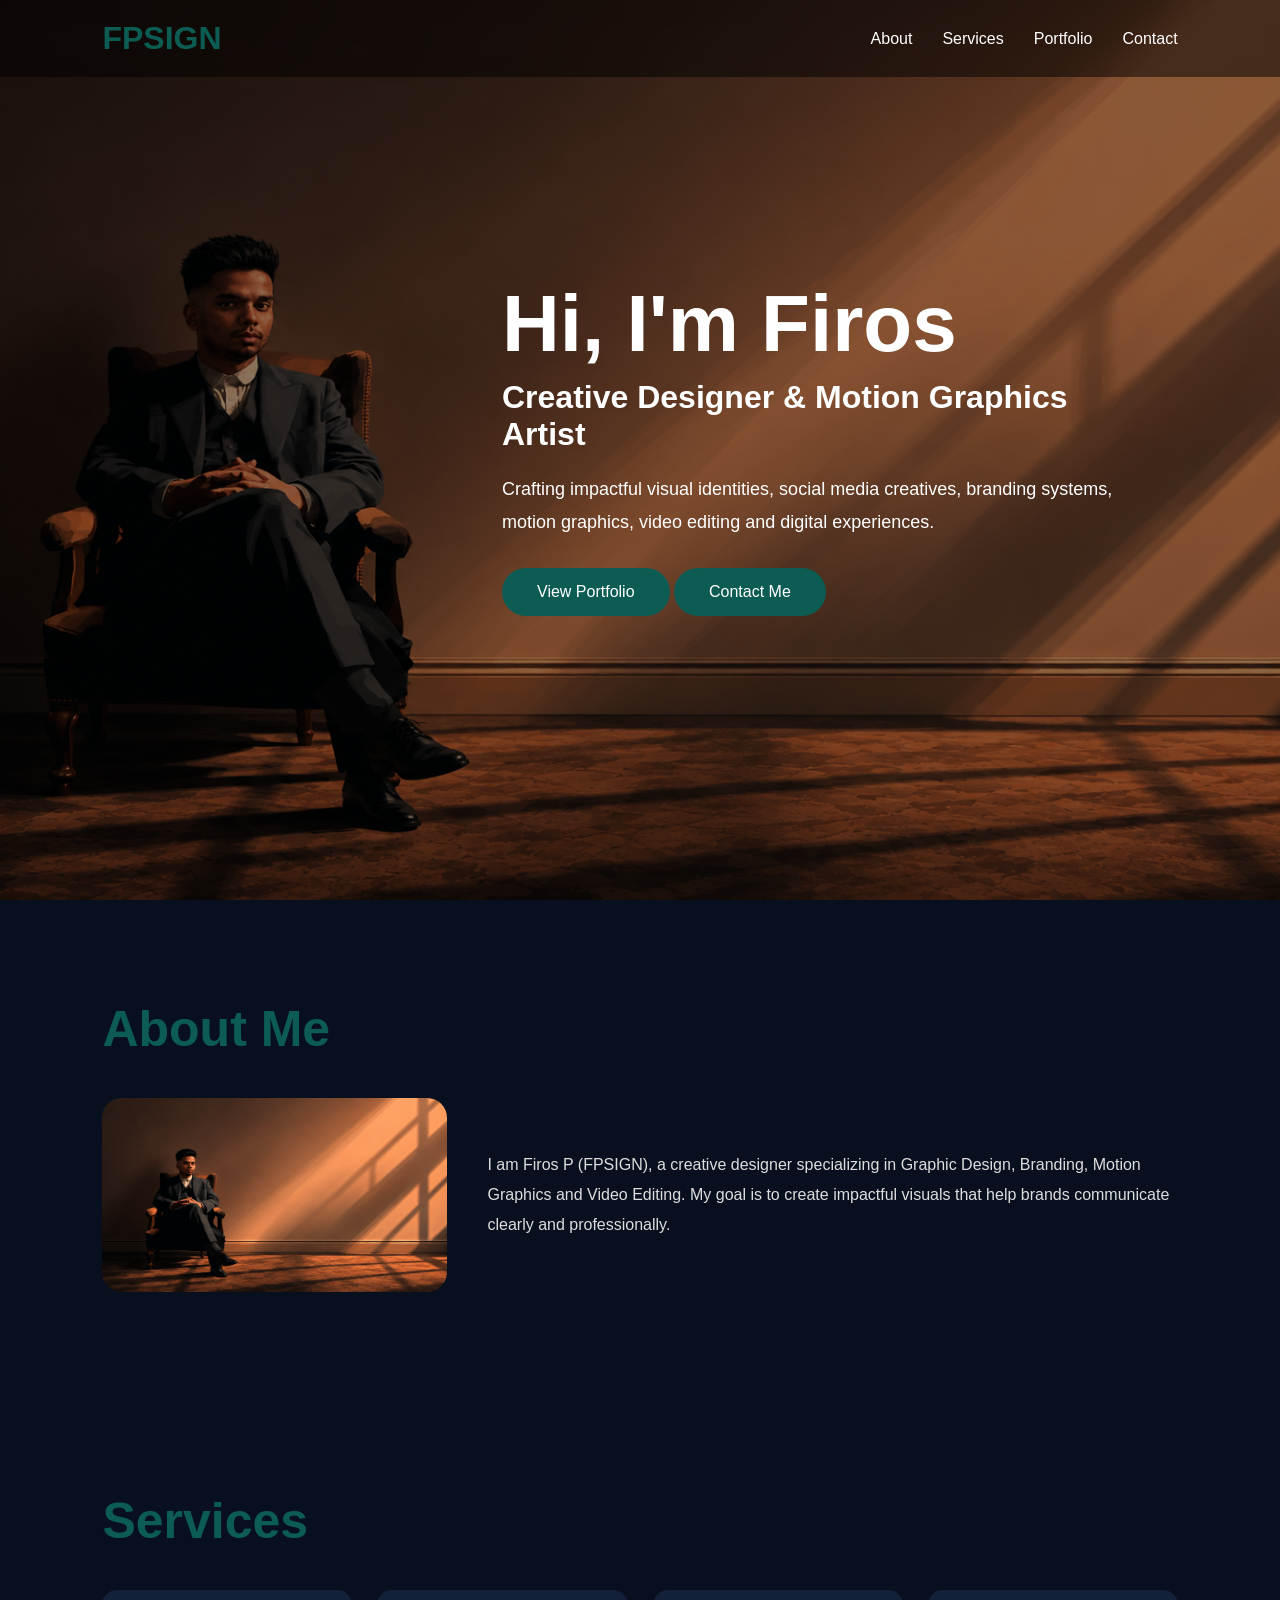
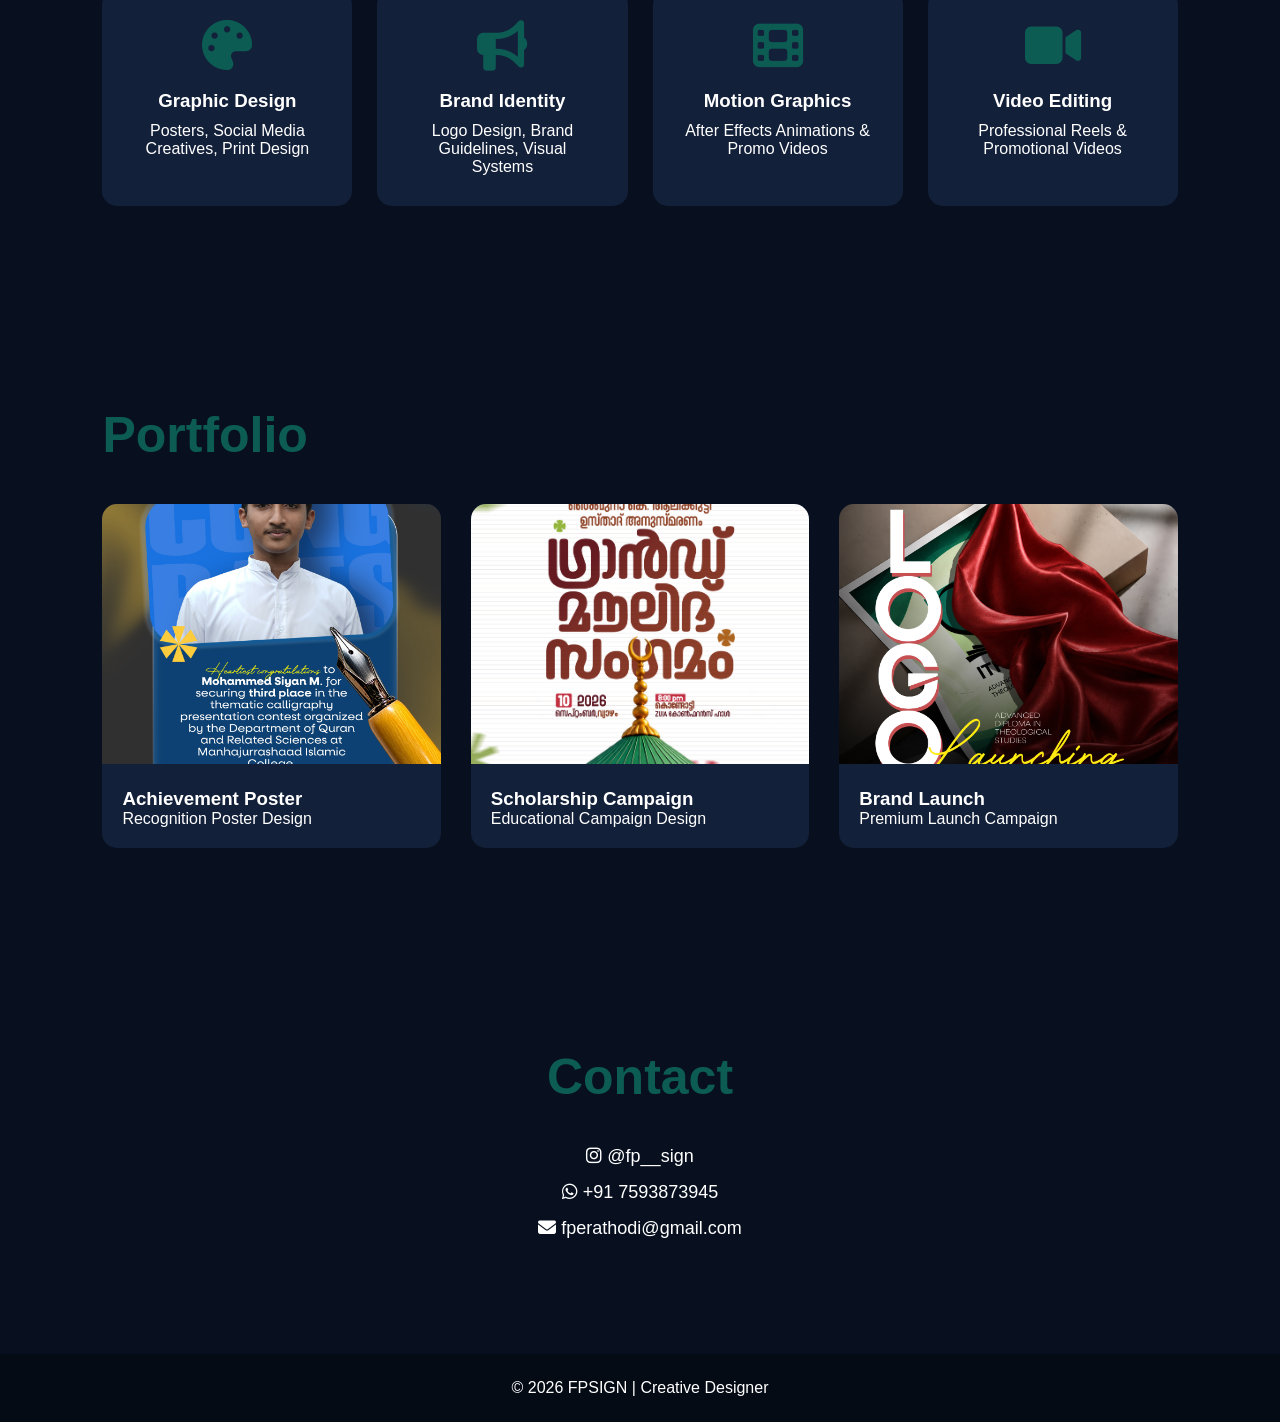
==== commit 65b0cd96: "Update index.html" ====
--- a/index.html
+++ b/index.html
@@ -281,6 +281,10 @@
 View Portfolio
 </a>
 
+<a href="contact.html" class="btn">
+Contact Me
+</a>
+    
 </div>
 
 </section>
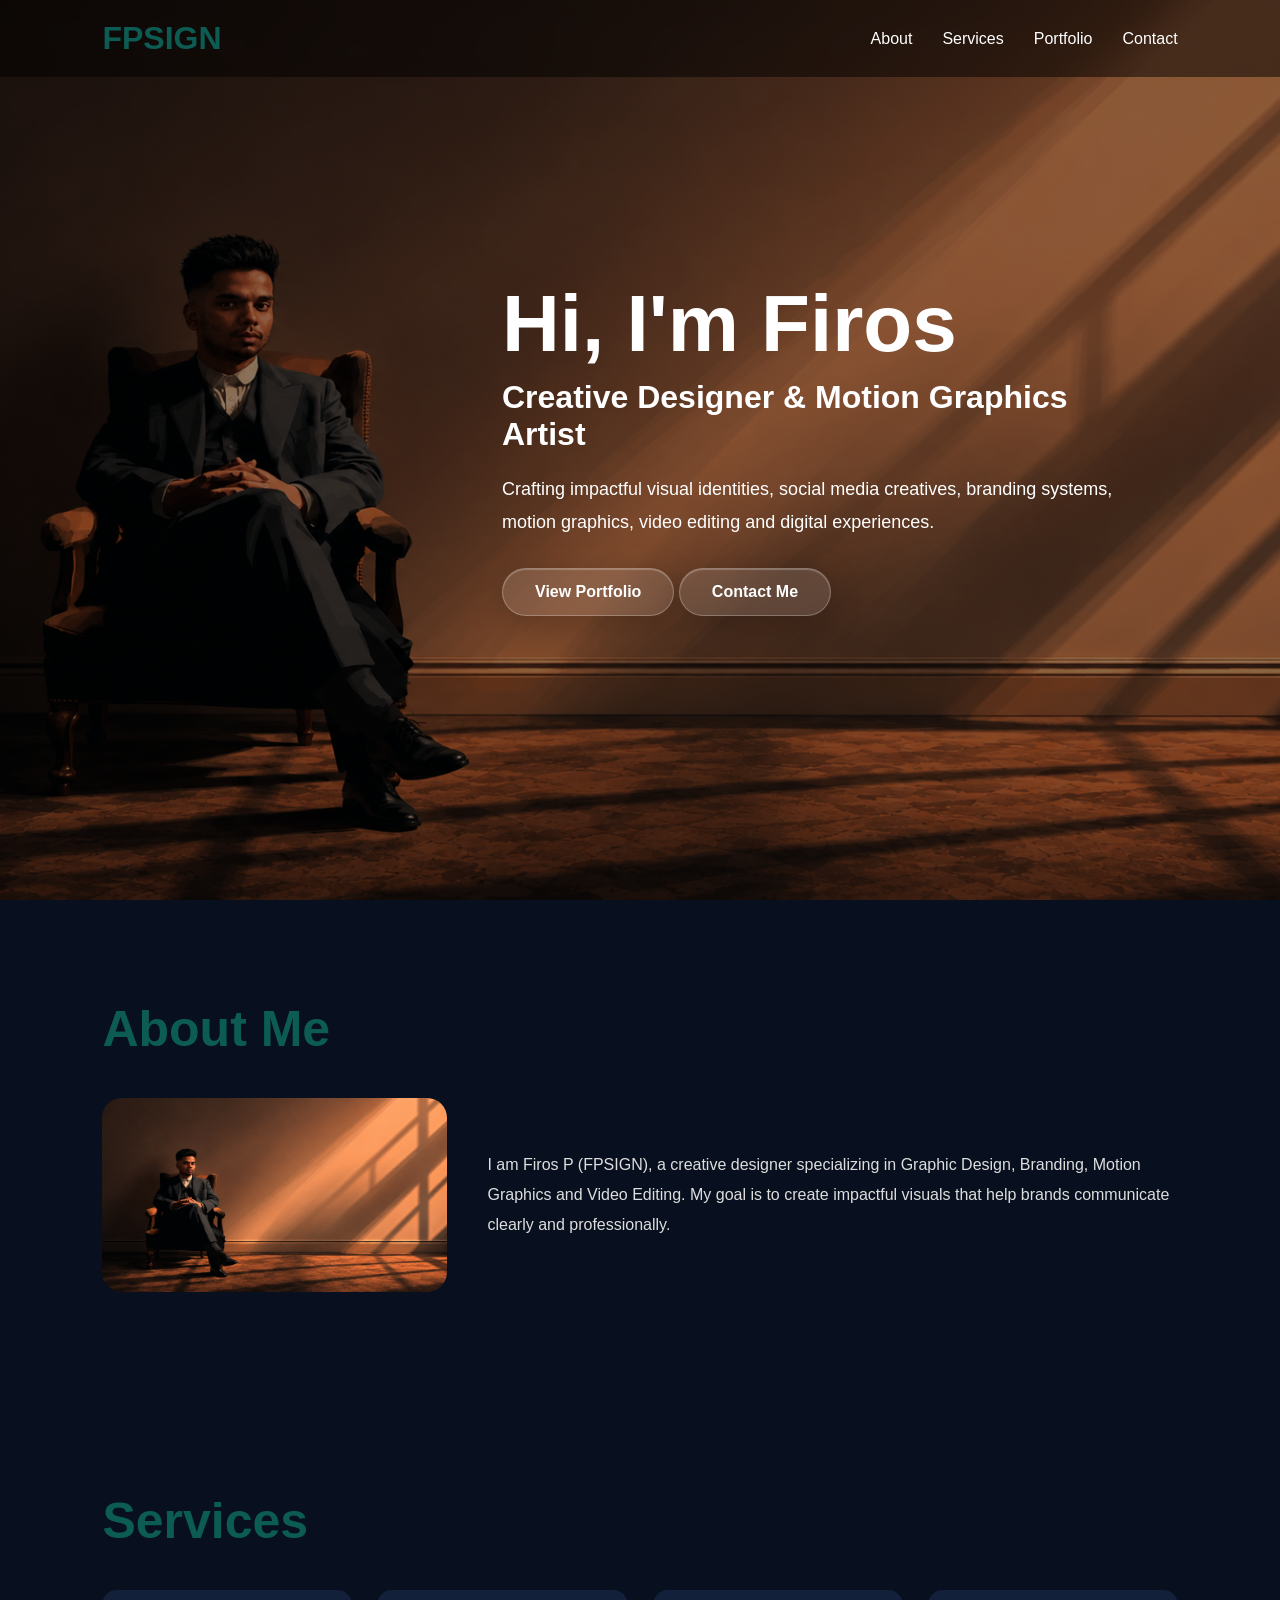
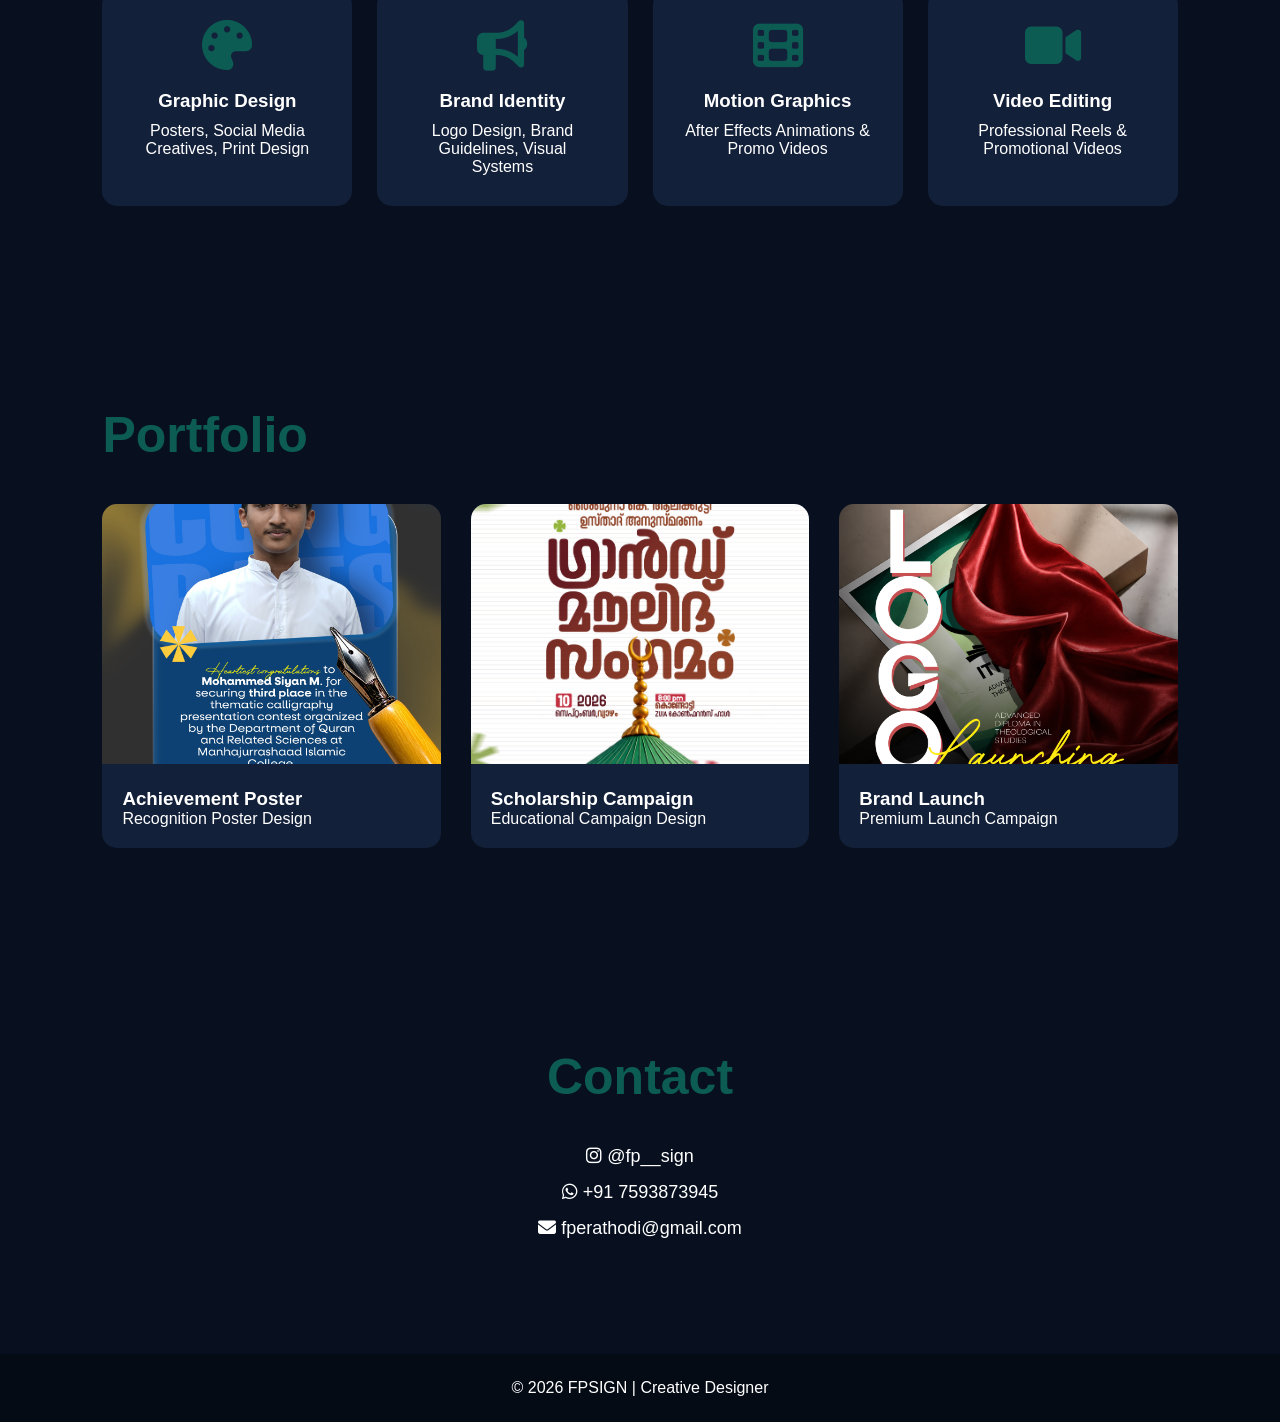
==== commit 52875db8: "Update index.html" ====
--- a/index.html
+++ b/index.html
@@ -99,18 +99,36 @@
     margin-bottom:30px;
 }
 
-.btn{
+.btn,
+.btn-outline{
     display:inline-block;
-    background:#0c5c54;
-    color:white;
+    padding:14px 32px;
+    border-radius:50px;
     text-decoration:none;
-    padding:15px 35px;
-    border-radius:50px;
-    transition:.3s;
-}
-
-.btn:hover{
-    background:#149485;
+    color:#fff;
+    font-weight:600;
+
+    /* Glass Effect */
+    background: rgba(255,255,255,0.12);
+    border: 1px solid rgba(255,255,255,0.25);
+    backdrop-filter: blur(15px);
+    -webkit-backdrop-filter: blur(15px);
+
+    box-shadow:
+        0 8px 32px rgba(0,0,0,0.25),
+        inset 0 1px 1px rgba(255,255,255,0.25);
+
+    transition: all .3s ease;
+}
+
+.btn:hover,
+.btn-outline:hover{
+    background: rgba(255,255,255,0.20);
+    border-color: rgba(255,255,255,0.4);
+    transform: translateY(-3px);
+    box-shadow:
+        0 12px 40px rgba(0,0,0,0.35),
+        inset 0 1px 1px rgba(255,255,255,0.35);
 }
 
 /* SECTION */
